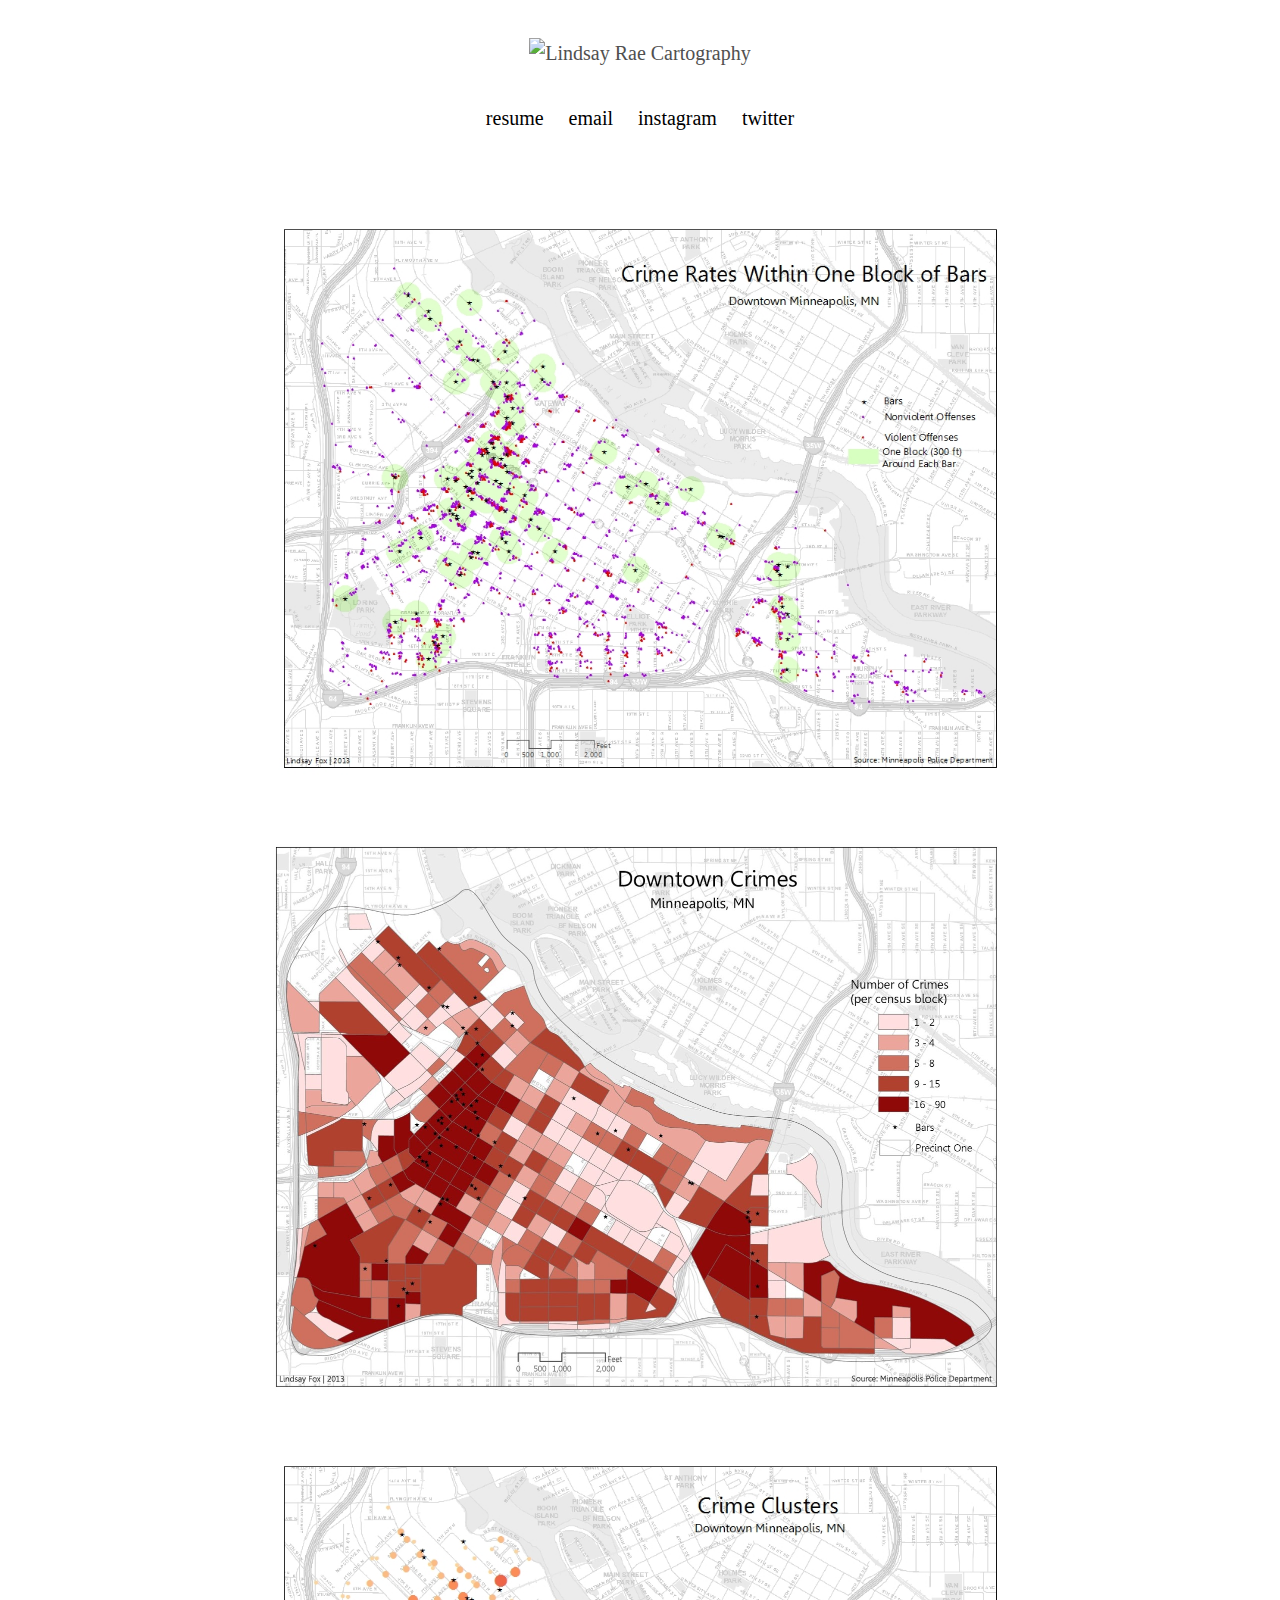
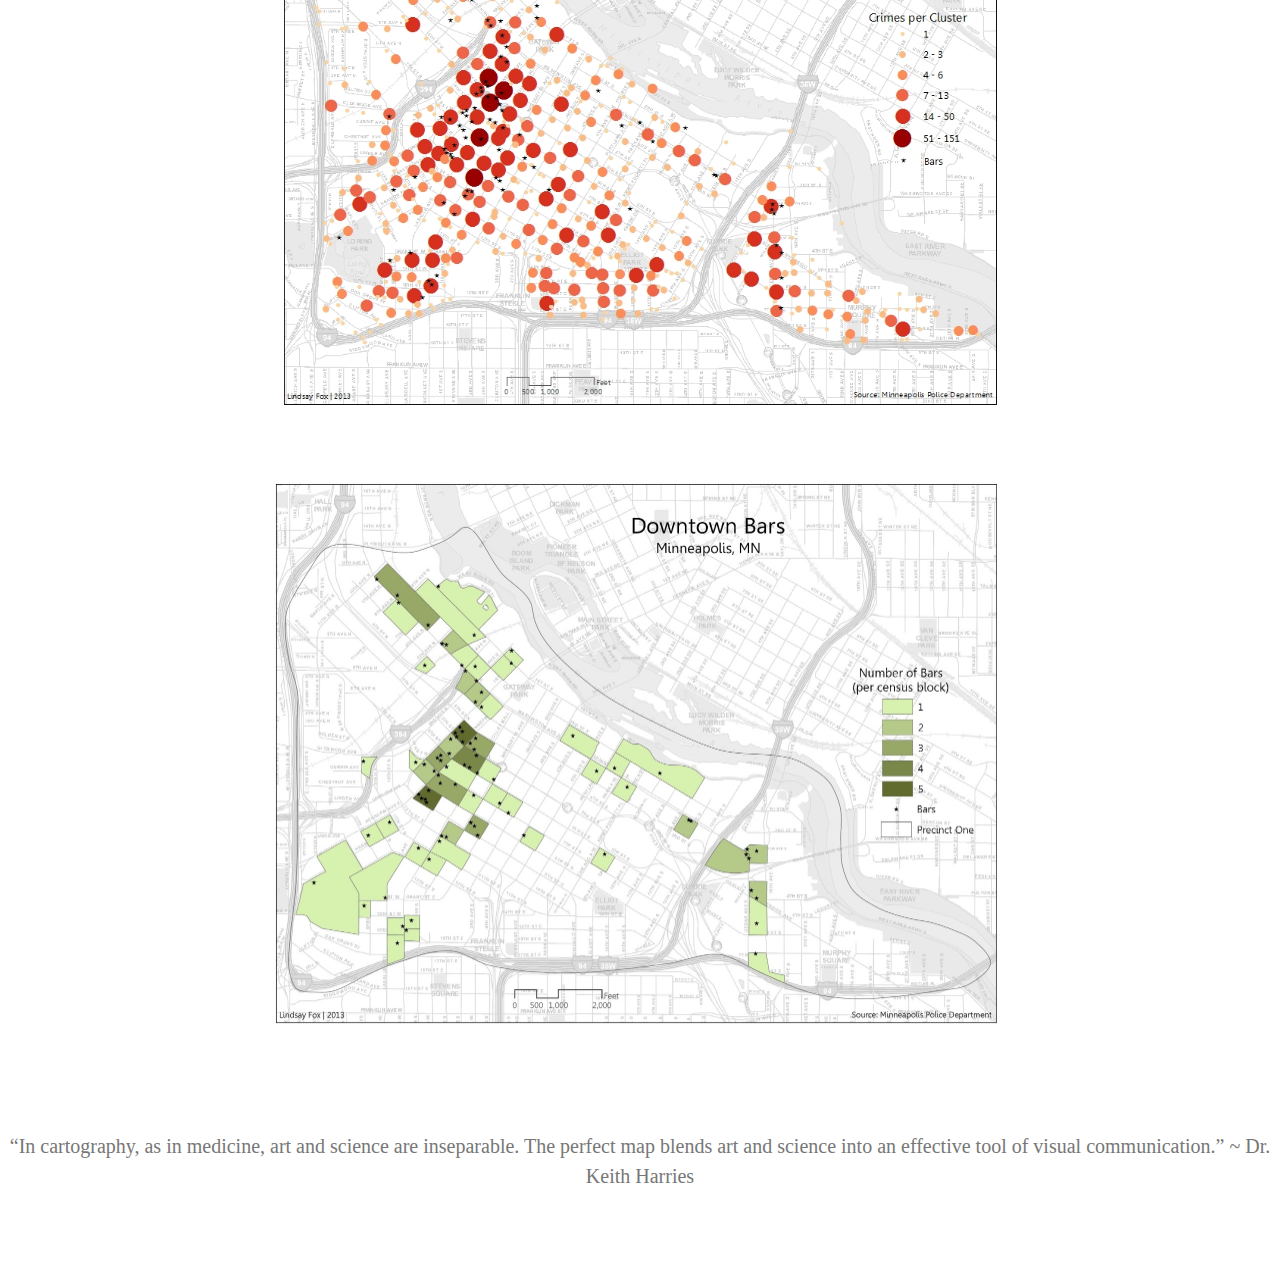
==== Crime/index.html @ bb5c6211 "added maps" ====
<!DOCTYPE html>
<html lang="en">
<head>
  
      <title>Lindsay Rae Cartography</title>
    <meta charset="utf-8" />
  <meta name="description" content="Maps" />
  <meta name="robots" content="index, follow" />
    


 

  <link rel="stylesheet" href="style.css"">  <link href="../Crime/style.css" rel="stylesheet">

</head>
<body>
  <main>

    <header>
	   				<a href="../index.html"><img src="../assets/logo.jpg" alt="Lindsay Rae Cartography" width=400></a>
		      <nav id="submenu">
	<ul>
		<li><a href="../Resume/index.html" class="">resume</a></li>
		<li><a href="mailto:lindsayraefox@gmail.com">email</a></li>
		<li><a href="https://www.instagram.com/foxmapping">instagram</a></li>
		<li><a href="http://twitter.com/lindsayraefox">twitter</a></li>
		
</nav>    </header>

  </main>

  <nav id="menu">
	<ul>
					    <img src="../assets/buffer.jpg" alt="Lindsay Rae Cartography">
                                                                                                                 
                        <img src="../assets/census.jpg" alt="Lindsay Rae Cartography">
                                                                
                        <img src="../assets/clusters_new.jpg" alt="Lindsay Rae Cartography">
                                                                                                                
                        <img src="../assets/bars.jpg" alt="Lindsay Rae Cartography">
					
    	</ul>
</nav>

<footer><p>“In cartography, as in medicine, art and science are inseparable. The perfect map blends art and science into an effective tool of visual communication.” ~ Dr. Keith Harries</p></footer>
	<script>
	  (function(i,s,o,g,r,a,m){i['GoogleAnalyticsObject']=r;i[r]=i[r]||function(){
	  (i[r].q=i[r].q||[]).push(arguments)},i[r].l=1*new Date();a=s.createElement(o),
	  m=s.getElementsByTagName(o)[0];a.async=1;a.src=g;m.parentNode.insertBefore(a,m)
	  })(window,document,'script','//www.google-analytics.com/analytics.js','ga');

	  ga('create', 'UA-242373-21', 'luciasoto.com');
	  ga('send', 'pageview');

	</script>
</body>

</html>
---- Crime/style.css ----
html {
  height: 101%;
  text-rendering: optimizeLegibility;
  -webkit-font-smoothing: antialiased;
}
body {
  font-family: 'Crimson Text', serif;
  font-size: 20px;
  line-height: 30px;
  background: #fff;
  color: #777;
}
a {
  color: #222;
  text-decoration: none;
}
a,
a:hover,
a:active,
a:visited {
  outline: 0px;
}
center {
    display: block;
    margin-left: auto;
    margin-right: auto;
    width: 50%;
}
img {
  margin: 0;
  outline: 0;
  border: 0;
}

figure {
  margin: 0;
  outline: 0;
  border: 0;

  line-height: 0;
}

.figure-bottom {
  margin-bottom: 30px;
}

.figure-top {
  margin-top: 30px;
}

header {
  text-align: center;
}

header a {
  color: #505050;
}

main {
  max-width: 800px;
  display: block;
  margin: auto auto 60px auto;
}

main img {
  max-width: 100%;
}

main p {
  margin-left: 30px;
  margin-right: 30px;

  text-align: center;
}

main p a:hover {
  text-decoration: underline;
}


header img {
  margin-top: 30px;
  margin-bottom: 15px;
}

#menu ul {
    margin: 0 auto;
    padding: 0;
    text-align: center;
    
    max-width: 1400px;
}

#menu li {
  display: inline-block;
}

#menu img {
  display: block;
  width: 800px;
  margin: 0 auto;
}

.active img {
  outline: 3px solid black;
  outline-offset: -3px;
}

#submenu {
  margin-bottom: 60px;
}

#submenu ul {
  padding: 0;
}

#submenu li {
  margin: 10px;
  display: inline;
}

#submenu li a {
  color: black;
  text-decoration: none;
}

#submenu li a:hover {
  text-decoration: underline;
}

#pagination {
  text-align: center;
  position: fixed;
  top: 28px;
  right: 15px;
}

#pagination a {
  padding: 15px;
}

#pagination svg {
  height: 30px;
  width: 17px;
}

#pagination .is-inactive svg {
  opacity: 0.20;
}

footer {
  padding-top: 45px;
  padding-bottom: 60px;
  text-align: center;
}
---- Crime/style.css ----
html {
  height: 101%;
  text-rendering: optimizeLegibility;
  -webkit-font-smoothing: antialiased;
}
body {
  font-family: 'Crimson Text', serif;
  font-size: 20px;
  line-height: 30px;
  background: #fff;
  color: #777;
}
a {
  color: #222;
  text-decoration: none;
}
a,
a:hover,
a:active,
a:visited {
  outline: 0px;
}
center {
    display: block;
    margin-left: auto;
    margin-right: auto;
    width: 50%;
}
img {
  margin: 0;
  outline: 0;
  border: 0;
}

figure {
  margin: 0;
  outline: 0;
  border: 0;

  line-height: 0;
}

.figure-bottom {
  margin-bottom: 30px;
}

.figure-top {
  margin-top: 30px;
}

header {
  text-align: center;
}

header a {
  color: #505050;
}

main {
  max-width: 800px;
  display: block;
  margin: auto auto 60px auto;
}

main img {
  max-width: 100%;
}

main p {
  margin-left: 30px;
  margin-right: 30px;

  text-align: center;
}

main p a:hover {
  text-decoration: underline;
}


header img {
  margin-top: 30px;
  margin-bottom: 15px;
}

#menu ul {
    margin: 0 auto;
    padding: 0;
    text-align: center;
    
    max-width: 1400px;
}

#menu li {
  display: inline-block;
}

#menu img {
  display: block;
  width: 800px;
  margin: 0 auto;
}

.active img {
  outline: 3px solid black;
  outline-offset: -3px;
}

#submenu {
  margin-bottom: 60px;
}

#submenu ul {
  padding: 0;
}

#submenu li {
  margin: 10px;
  display: inline;
}

#submenu li a {
  color: black;
  text-decoration: none;
}

#submenu li a:hover {
  text-decoration: underline;
}

#pagination {
  text-align: center;
  position: fixed;
  top: 28px;
  right: 15px;
}

#pagination a {
  padding: 15px;
}

#pagination svg {
  height: 30px;
  width: 17px;
}

#pagination .is-inactive svg {
  opacity: 0.20;
}

footer {
  padding-top: 45px;
  padding-bottom: 60px;
  text-align: center;
}
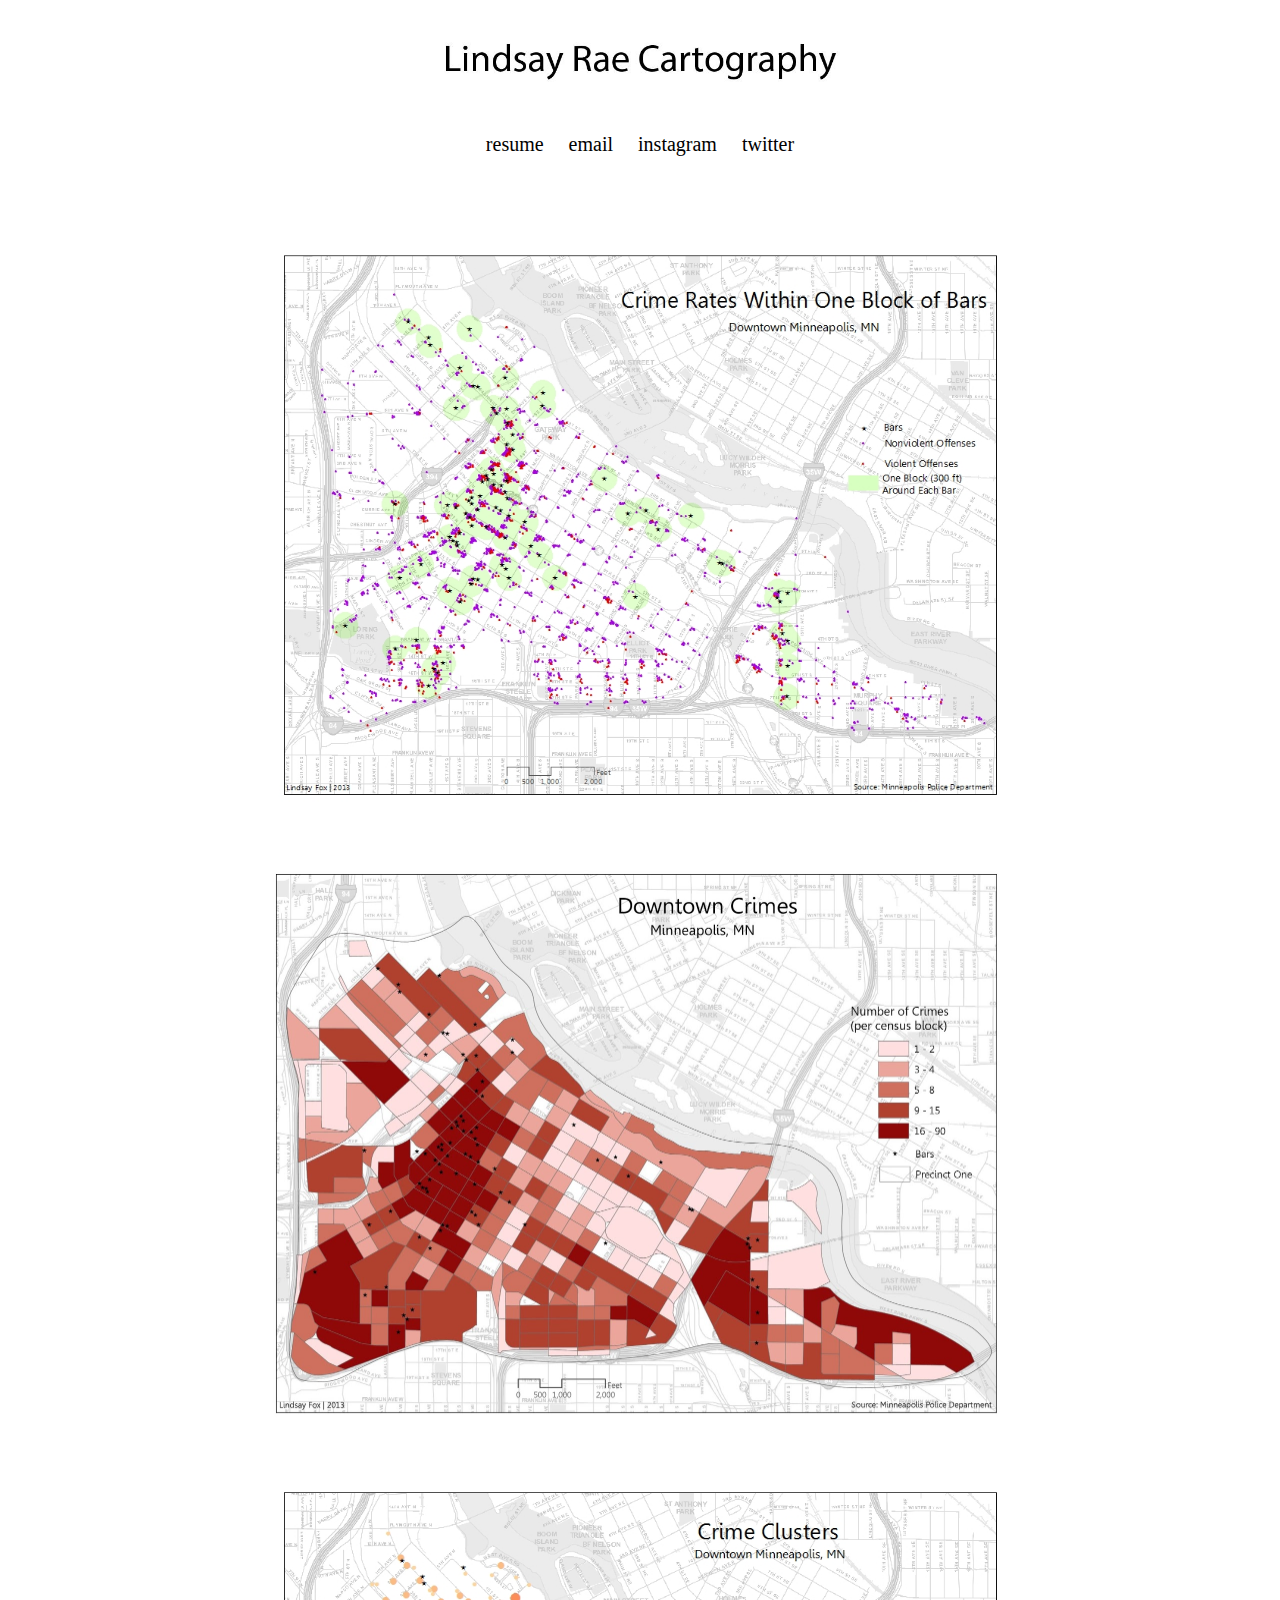
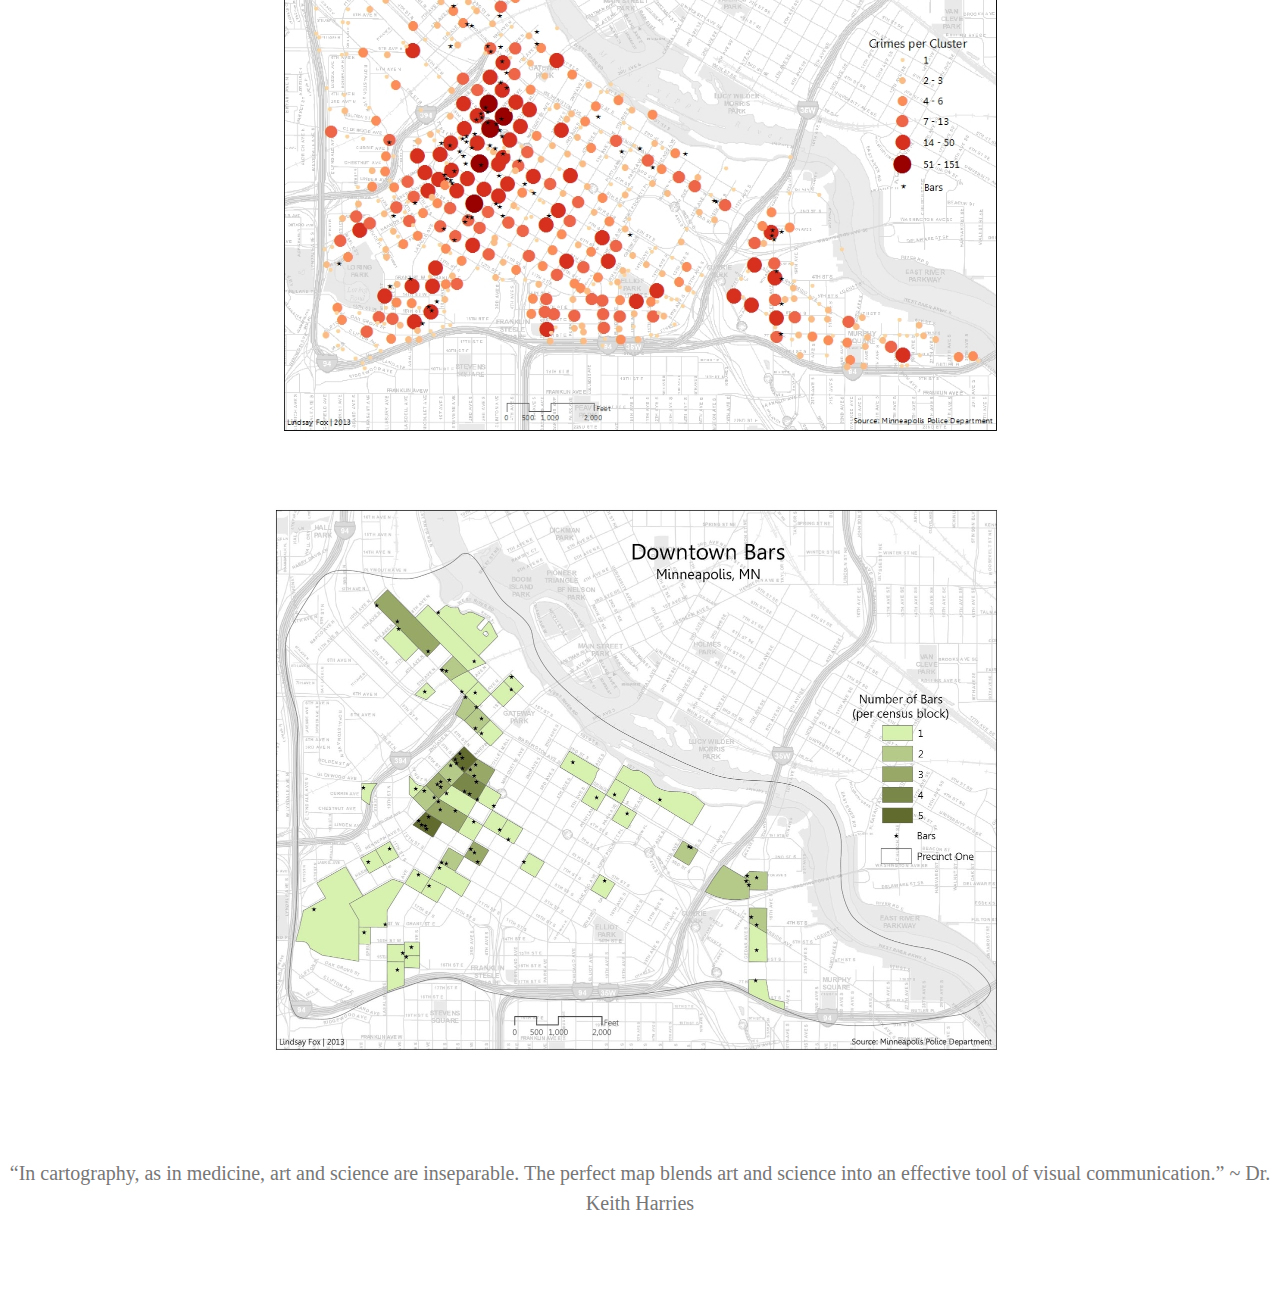
==== commit 73636d1d: "capitalized" ====
--- a/Crime/index.html
+++ b/Crime/index.html
@@ -19,7 +19,7 @@
   <main>
 
     <header>
-	   				<a href="../index.html"><img src="../assets/logo.jpg" alt="Lindsay Rae Cartography" width=400></a>
+	   				<a href="../index.html"><img src="../assets/logo.JPG" alt="Lindsay Rae Cartography" width=400></a>
 		      <nav id="submenu">
 	<ul>
 		<li><a href="../Resume/index.html" class="">resume</a></li>
@@ -57,4 +57,4 @@
 	</script>
 </body>
 
-</html>+</html>
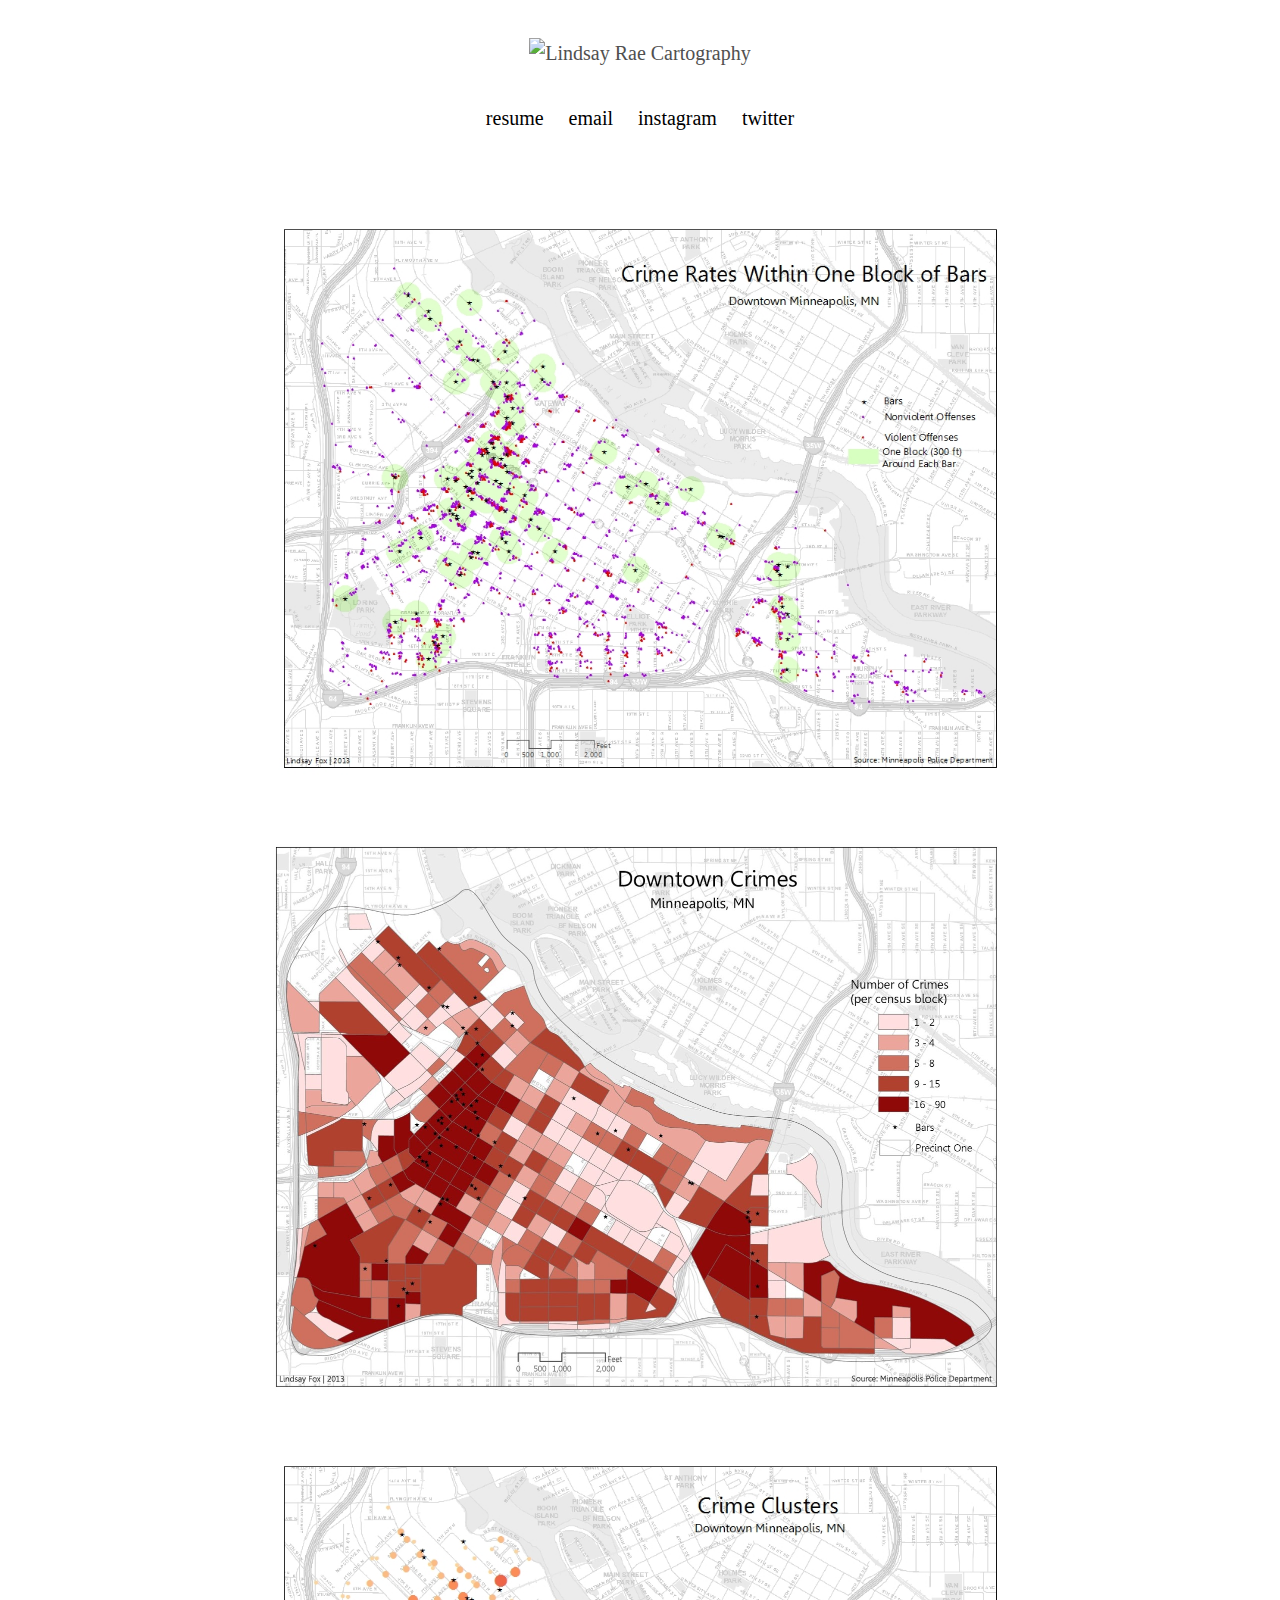
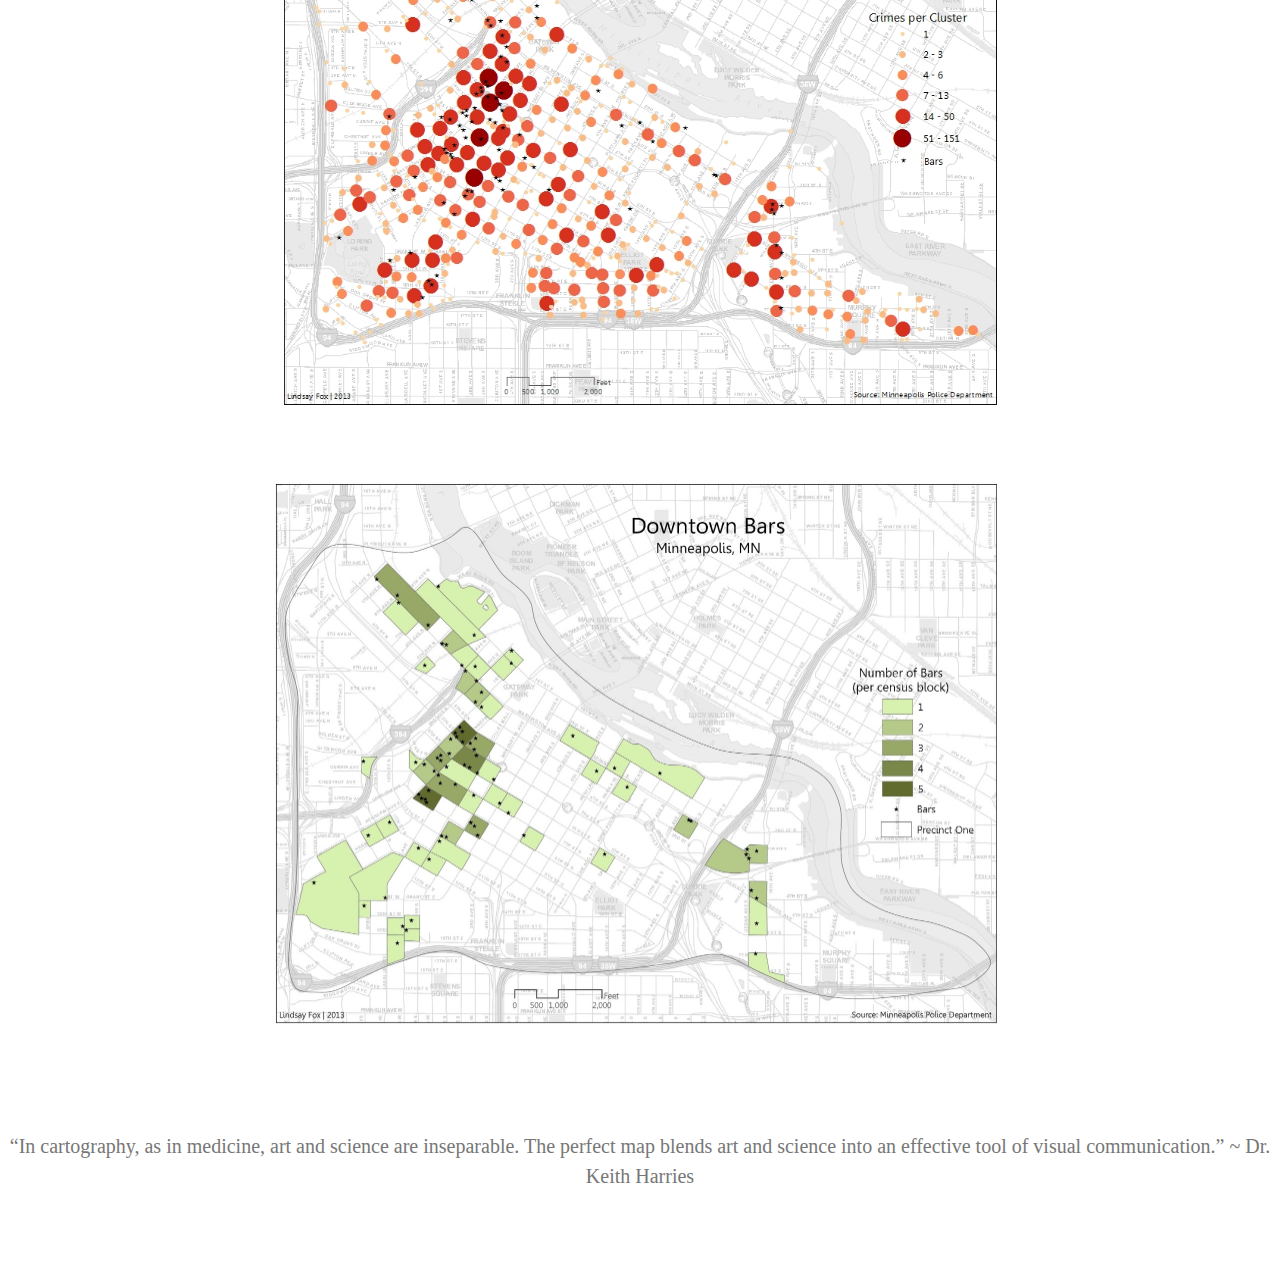
==== commit b8058b67: "change to ./" ====
--- a/Crime/index.html
+++ b/Crime/index.html
@@ -19,7 +19,7 @@
   <main>
 
     <header>
-	   				<a href="../index.html"><img src="../assets/logo.JPG" alt="Lindsay Rae Cartography" width=400></a>
+	   				<a href="./index.html"><img src="./assets/logo.JPG" alt="Lindsay Rae Cartography" width=400></a>
 		      <nav id="submenu">
 	<ul>
 		<li><a href="../Resume/index.html" class="">resume</a></li>
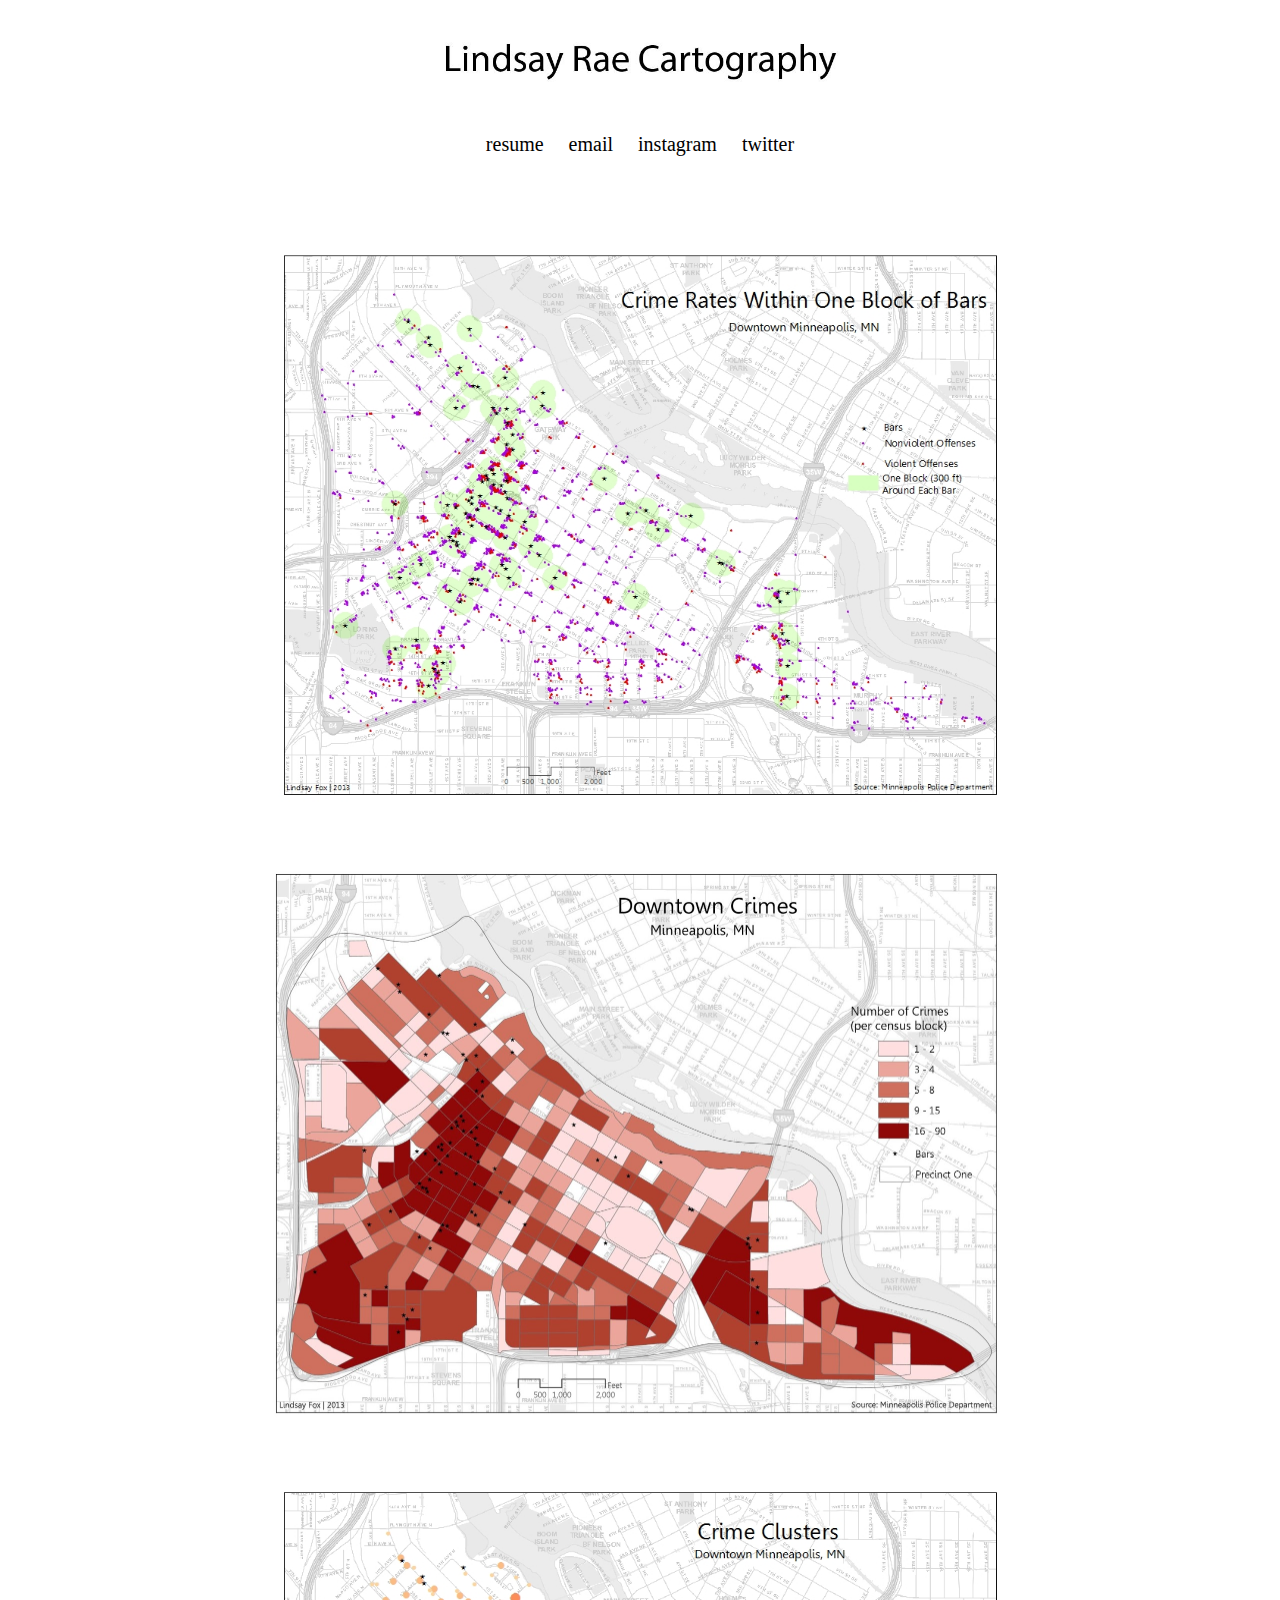
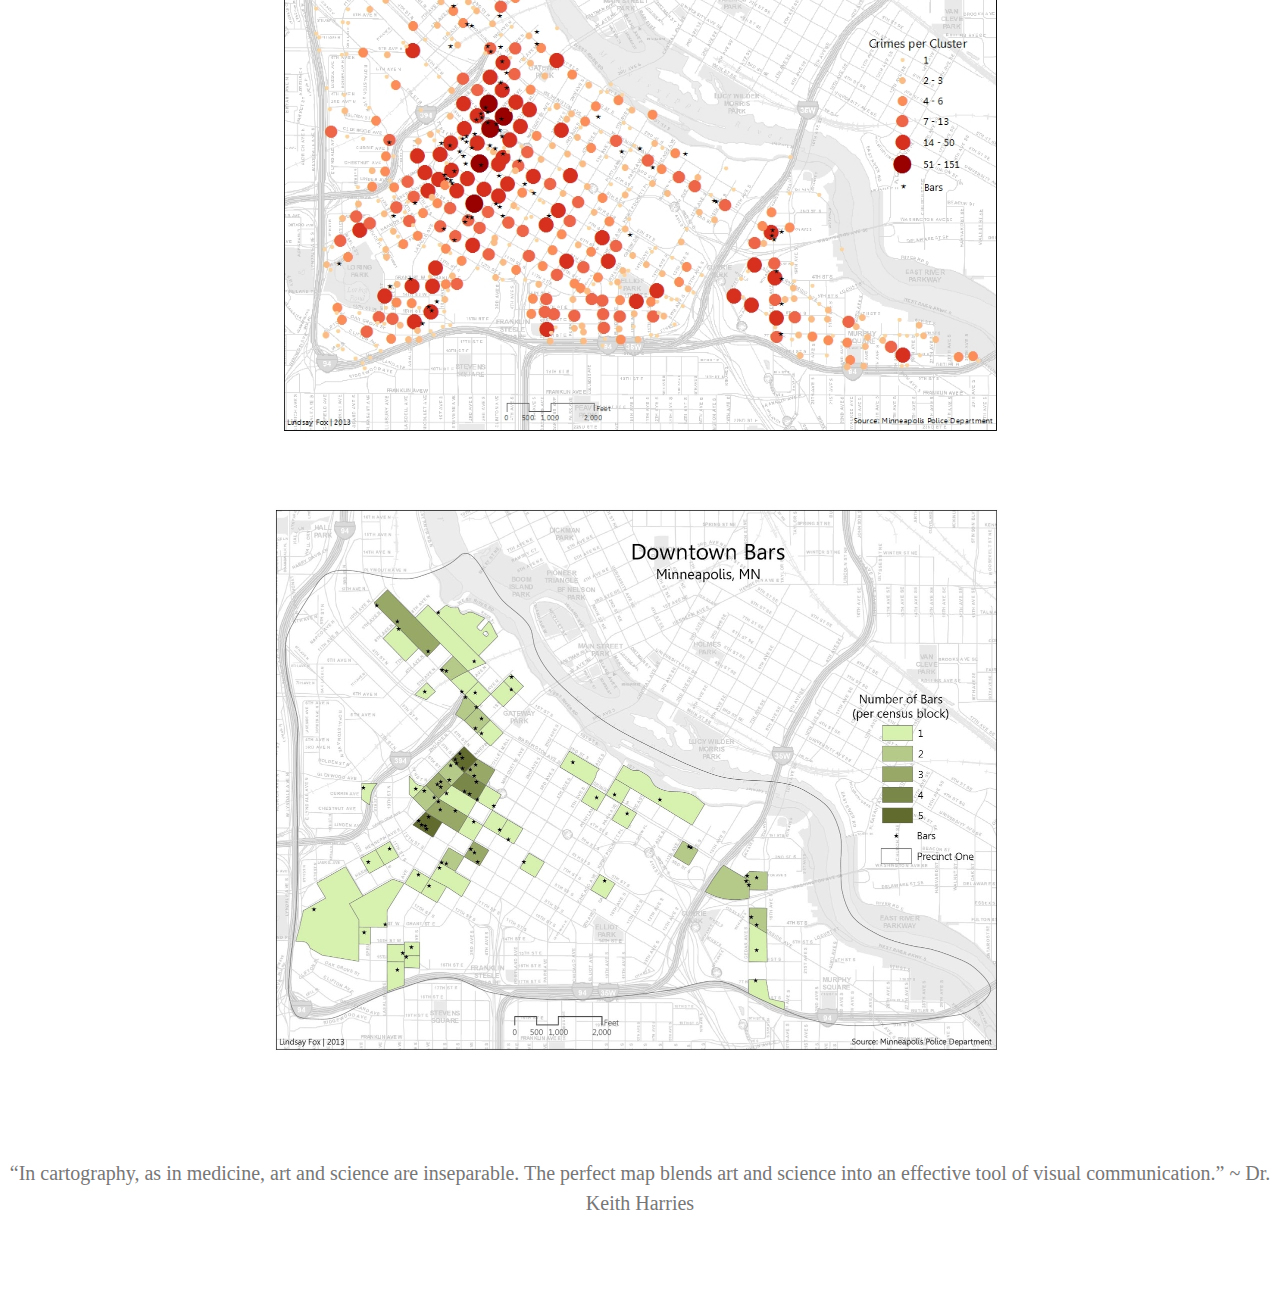
==== commit 2863f432: "added../" ====
--- a/Crime/index.html
+++ b/Crime/index.html
@@ -19,7 +19,7 @@
   <main>
 
     <header>
-	   				<a href="./index.html"><img src="./assets/logo.JPG" alt="Lindsay Rae Cartography" width=400></a>
+	   				<a href="../index.html"><img src="../assets/logo.JPG" alt="Lindsay Rae Cartography" width=400></a>
 		      <nav id="submenu">
 	<ul>
 		<li><a href="../Resume/index.html" class="">resume</a></li>
